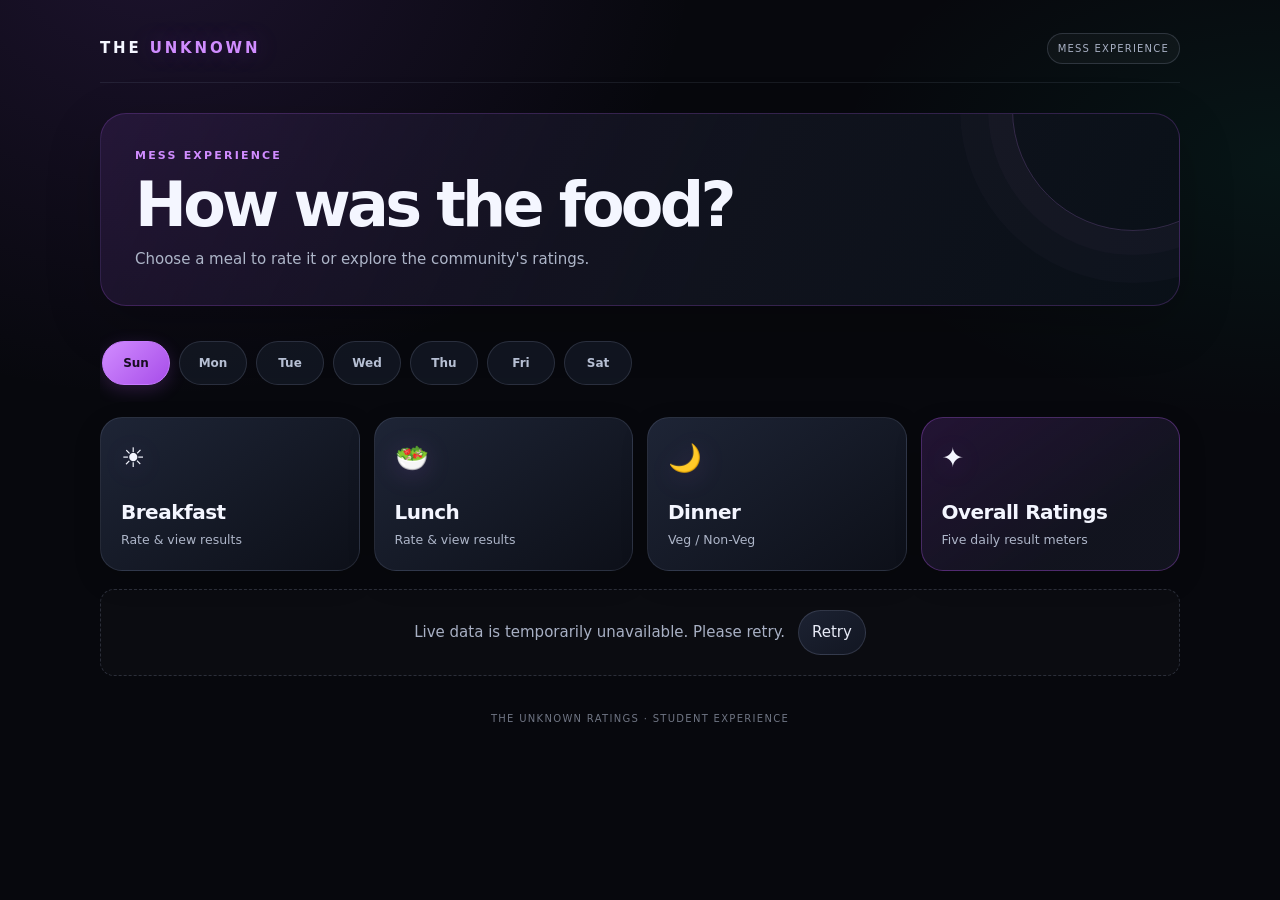
==== preview/index.html @ bc7eae41 "Refresh app cache for Overall data readiness fix" ====
<!doctype html>
<html lang="en">
<head>
<meta charset="utf-8"><meta name="viewport" content="width=device-width,initial-scale=1,viewport-fit=cover"><meta name="color-scheme" content="dark">
<meta name="theme-color" content="#10121b">
<title>The Unknown Ratings — V2</title>
<link rel="stylesheet" href="styles.css?v=3.1.4"></head>
<body><div class="shell"><header><div class="brand">THE <span>UNKNOWN</span></div><div class="tag">MESS EXPERIENCE</div></header><main id="app"></main><div class="footer">THE UNKNOWN RATINGS · STUDENT EXPERIENCE</div></div>
<script src="app.js?v=3.1.8"></script></body></html>
---- preview/styles.css ----
:root{--bg:#080808;--surface:#101010;--surface2:#1c1c1c;--line:#292929;--ink:#f5f5f5;--muted:#b7b7b7;--accent:#b83ff2;--blue:#00c995;--green:#00c995;--purple:#b83ff2;--r:22px}
*{box-sizing:border-box}
html{scrollbar-color:#34343b #090909;scrollbar-width:thin}
html::-webkit-scrollbar{width:8px;height:8px}
html::-webkit-scrollbar-track{background:#090909}
html::-webkit-scrollbar-thumb{background:#34343b;border:2px solid #090909;border-radius:10px}
html::-webkit-scrollbar-thumb:hover{background:#55515f}
body{margin:0;background:var(--bg);color:var(--ink);font:15px/1.5 Inter,system-ui,-apple-system,"Segoe UI",sans-serif;transition:background .3s}
body.cosmic,body.aurora{--bg:#080808;--surface:#101010;--surface2:#1c1c1c;--line:#292929;--accent:#b83ff2}
button,input,select,textarea{font:inherit}button{cursor:pointer;color:inherit}
.shell{width:min(100% - 28px,960px);margin:auto;padding:20px 0 50px}
header{display:flex;justify-content:space-between;align-items:center;margin-bottom:34px}
.brand{font-weight:900;letter-spacing:.16em}.brand span{color:var(--accent)}.tag{font-size:10px;letter-spacing:.12em;color:var(--muted);border:1px solid var(--line);padding:7px 10px;border-radius:30px}
.kicker{font-size:11px;letter-spacing:.17em;color:var(--accent);font-weight:850;text-transform:uppercase}
h1{font-size:clamp(35px,7vw,55px);line-height:1.02;letter-spacing:-.055em;margin:9px 0 12px}h2{font-size:22px;letter-spacing:-.03em;margin:0 0 5px}h3{margin:0;font-size:17px}
p{margin:0;color:var(--muted);line-height:1.6}.hero{margin-bottom:24px}
.days{display:flex;gap:8px;overflow-x:auto;overflow-y:hidden;padding:12px 1px 17px;margin-bottom:15px;scrollbar-width:none;-ms-overflow-style:none;overscroll-behavior-x:contain;scroll-behavior:smooth;touch-action:pan-x}.days::-webkit-scrollbar{display:none;width:0;height:0}
.day{flex:0 0 auto;border:1px solid var(--line);background:var(--surface);color:var(--muted);padding:10px 16px;border-radius:30px;font-size:12px}
.day.active{background:var(--accent);border-color:var(--accent);color:#171923;font-weight:850}
.grid{display:grid;grid-template-columns:repeat(2,minmax(0,1fr));gap:13px}
.tile{min-height:150px;padding:19px;text-align:left;border:1px solid var(--line);border-radius:var(--r);background:linear-gradient(145deg,var(--surface2),var(--surface));display:flex;flex-direction:column;justify-content:space-between;transition:transform .22s,border-color .22s;animation:enter .35s both}
.tile:hover{transform:translateY(-3px);border-color:var(--accent)}.tile .emoji{font-size:27px}.tile strong{font-size:20px}.tile small{display:block;color:var(--muted);margin-top:4px}
.tile.results{grid-column:auto;min-height:132px;flex-direction:column;align-items:flex-start;justify-content:space-between;gap:10px;background:linear-gradient(145deg,rgba(184,63,242,.20),var(--surface) 78%)}.tile.results .emoji{font-size:27px}.tile.results strong{display:block}
.panel{background:var(--surface);border:1px solid var(--line);border-radius:var(--r);padding:19px;margin:14px 0;animation:enter .3s both}
.row{display:flex;justify-content:space-between;align-items:center;gap:12px}
.back{display:inline-flex;align-items:center;gap:9px;min-height:42px;margin:0 0 18px;padding:8px 15px;border:1px solid #303039;border-radius:14px;background:linear-gradient(145deg,#19191f,#101014);color:#dedee5;font-weight:700;letter-spacing:.01em;box-shadow:0 5px 16px rgba(0,0,0,.22);transition:background .18s,border-color .18s,transform .18s}
.back:hover{color:#fff;border-color:var(--accent);background:#1b1720;transform:translateX(-2px)}
.edit-saved{border-color:rgba(0,201,149,.28);background:linear-gradient(145deg,rgba(0,201,149,.07),var(--surface) 60%)}
.edit-trigger{margin-top:15px;font-weight:750;padding:11px 17px}
#votePanel[hidden]{display:none}
.pill{border:1px solid var(--line);border-radius:30px;padding:6px 10px;color:var(--muted);font-size:10px;white-space:nowrap}
.choicegrid{display:grid;grid-template-columns:repeat(2,1fr);gap:12px}.choice{background:var(--surface);border:1px solid var(--line);border-radius:19px;text-align:left;padding:22px;min-height:135px;transition:.2s}.choice:hover{border-color:var(--accent);transform:translateY(-3px)}.choice span{display:block;font-size:28px;margin-bottom:15px}.choice small{display:block;color:var(--muted);margin-top:4px}
.meter-layout{display:grid;grid-template-columns:minmax(0,1.15fr) minmax(170px,.85fr);gap:clamp(14px,3vw,28px);align-items:center;margin-top:18px;padding:18px;background:#050505;border:1px solid #252525;border-radius:20px}
.meter{text-align:center;min-width:0;display:flex;flex-direction:column;align-items:center;justify-content:center}
.gauge{display:block;width:min(100%,370px);height:auto;overflow:visible;filter:drop-shadow(0 5px 16px rgba(0,0,0,.35))}
.number{font-size:34px;font-weight:850;fill:#fff;letter-spacing:-.04em}
.glabel{font-size:9px;font-weight:750;letter-spacing:.13em;fill:#aaa}
.votes{font-size:12px;color:#c4c4c4;margin-top:-2px;letter-spacing:.02em;font-variant-numeric:tabular-nums}
.legend{display:grid;gap:8px;width:100%;max-width:260px}
.legendline{display:grid;grid-template-columns:11px minmax(0,1fr) auto;gap:10px;align-items:center;font-size:12px;padding:9px 11px;border:1px solid #242424;background:#0c0c0c;border-radius:11px;color:#e8e8e8}
.legendline b{font-variant-numeric:tabular-nums;color:#fff;background:#202020;padding:3px 8px;border-radius:20px;min-width:43px;text-align:center}
.dot{width:10px;height:10px;border-radius:50%;box-shadow:0 0 10px currentColor}
.meter-track{stroke:#252525!important}
.meter-segment{filter:none;transition:stroke-dasharray .7s cubic-bezier(.22,.8,.25,1),stroke-dashoffset .7s cubic-bezier(.22,.8,.25,1),opacity .25s ease}
.rating{border-top:1px solid var(--line);padding:16px 0}.rating:first-of-type{border-top:0}.rating-buttons{display:grid;grid-template-columns:repeat(4,minmax(0,1fr));gap:6px;margin-top:10px}
.rate{background:#080808;border:1px solid var(--line);border-radius:11px;color:var(--muted);padding:9px 2px;font-size:10px;min-height:49px;transition:transform .15s,background .15s,border-color .15s}.rate[data-v="1"]{--rate-color:#F45F82}.rate[data-v="2"]{--rate-color:#FFBE00}.rate[data-v="3"]{--rate-color:#00C995}.rate[data-v="4"]{--rate-color:#B83FF2}.rate.selected{background:var(--rate-color);color:#101014;border-color:var(--rate-color);font-weight:850;transform:scale(1.02)}
.primary{border:0;border-radius:30px;padding:12px 20px;background:var(--accent);color:#171923;font-weight:850}.primary:disabled{opacity:.4;cursor:not-allowed}.secondary{border:1px solid var(--line);background:var(--surface2);border-radius:30px;padding:9px 13px}
textarea,.field{width:100%;background:#080808;border:1px solid var(--line);color:var(--ink);border-radius:12px;padding:11px}
.admin-grid{display:grid;grid-template-columns:repeat(2,1fr);gap:12px}.adminbox{background:var(--bg);border:1px solid var(--line);border-radius:15px;padding:14px}.adminbox label{display:block;color:var(--muted);font-size:12px;margin:9px 0 4px}
.notice{font-size:11px;color:var(--muted);line-height:1.5}.review-box{margin-top:15px}.review-box h3{margin-bottom:10px}.review-box textarea{display:block;min-height:112px;resize:vertical}.review-meta{display:flex;justify-content:space-between;margin-top:6px}.mini-grid{display:grid;grid-template-columns:repeat(2,1fr);gap:10px}.mini{background:var(--surface2);border:1px solid var(--line);border-radius:14px;padding:13px}.mini b{display:block;font-size:18px}.mini span{font-size:11px;color:var(--muted)}
.empty{border:1px dashed var(--line);border-radius:14px;padding:20px;text-align:center;color:var(--muted)}
.footer{text-align:center;color:var(--muted);opacity:.55;font-size:10px;letter-spacing:.13em;margin-top:35px}
@keyframes enter{from{opacity:0;transform:translateY(9px)}to{opacity:1;transform:translateY(0)}}
@media(max-width:650px){.shell{width:calc(100% - 22px)}.grid{gap:9px}.tile{min-height:132px;padding:15px}.tile strong{font-size:18px}.panel{padding:15px}.meter-layout{grid-template-columns:1fr}.legend{max-width:390px;width:100%;margin:0 auto}.admin-grid{grid-template-columns:1fr}.rate{font-size:9px}.tile.results{min-height:132px}}
@media(prefers-reduced-motion:reduce){*,*::before,*::after{animation:none!important;transition:none!important}}

/* Cross-device layout and orientation support */
html{min-height:100%;-webkit-text-size-adjust:100%;text-size-adjust:100%;scroll-behavior:smooth}
body{min-height:100vh;min-height:100dvh;overflow-x:hidden}
.shell{width:min(100% - 32px,1120px);padding-top:max(18px,env(safe-area-inset-top));padding-bottom:max(38px,env(safe-area-inset-bottom))}
button,a,input,select,textarea{touch-action:manipulation}
button{min-height:42px}
input,select,textarea{font-size:16px;max-width:100%}
img,svg,canvas{max-width:100%;height:auto}
.grid{grid-template-columns:repeat(2,minmax(0,1fr))}
.meter-layout{grid-template-columns:minmax(0,1.2fr) minmax(190px,.8fr)}
.connection-warning{margin-top:18px;line-height:1.7}
.connection-warning button{margin-left:8px}
.live-note{margin-top:18px;text-align:center}
@media(min-width:900px){
 .grid{grid-template-columns:repeat(4,minmax(0,1fr))}
 .tile{min-height:175px}
}
@media(max-width:700px){
 .shell{width:calc(100% - 24px)}
 .meter-layout{grid-template-columns:minmax(0,1fr)}
 .legend{max-width:420px}
 .row{flex-wrap:wrap}
 .rating-buttons{grid-template-columns:repeat(2,minmax(0,1fr))}
 .rate{font-size:13px;min-height:48px;padding:10px 6px}
}
@media(orientation:landscape) and (max-height:560px) and (min-width:560px){
 .shell{width:min(100% - 40px,1180px);padding-top:12px;padding-bottom:24px}
 header{margin-bottom:18px}
 .hero{margin-bottom:14px}
 h1{font-size:clamp(30px,5vw,46px)}
 .grid{grid-template-columns:repeat(4,minmax(0,1fr))}
 .tile,.tile.results{min-height:116px;padding:14px}
 .meter-layout{grid-template-columns:minmax(0,1.3fr) minmax(180px,.7fr);gap:16px}
 .panel{padding:15px}
}
@media(max-width:420px){
 .shell{width:calc(100% - 20px)}
 .brand{font-size:14px}
 .tag{font-size:9px}
 .grid{gap:8px}
 .tile{min-height:122px;padding:12px}
 .tile strong{font-size:16px}
 .day{padding:9px 12px}
}
@supports(padding:max(0px)){
 .shell{padding-left:env(safe-area-inset-left);padding-right:env(safe-area-inset-right)}
}

/* Performance: avoid repaint-heavy entrance effects on every view update. */
.tile,.panel{animation:none!important}
html{scroll-behavior:auto}
@media(hover:none){
 .tile:hover,.choice:hover,.back:hover{transform:none}
}
@media(orientation:landscape) and (max-height:560px){
 .shell{padding-top:10px;padding-bottom:18px}
 header{margin-bottom:16px}
 .panel{margin:9px 0;padding:13px}
 .meter-layout{gap:12px;padding:13px}
}

/* Meter-only updates: subtle transition without repainting the page. */
#liveMeter{transition:opacity .18s ease,transform .18s ease}
#liveMeter.meter-updating{opacity:.55;transform:translateY(2px) scale(.995)}
#liveMeter .meter-segment{transition:opacity .24s ease,stroke-width .24s ease}
@media(prefers-reduced-motion:reduce){#liveMeter,#liveMeter .meter-segment{transition:none!important}}

/* Animate semicircle segments in place without replacing the SVG. */
#liveMeter .meter-segment{transition:stroke-dasharray .55s cubic-bezier(.2,.75,.25,1),stroke-dashoffset .55s cubic-bezier(.2,.75,.25,1),opacity .3s ease}
#liveMeter .number{transition:fill .25s ease}
@media(prefers-reduced-motion:reduce){#liveMeter .meter-segment,#liveMeter .number{transition:none!important}}

.week-nav{display:flex;align-items:center;justify-content:center;gap:12px;margin:18px 0 10px;color:var(--muted);font-size:13px}.week-nav strong{font-variant-numeric:tabular-nums;color:var(--ink);font-weight:700}.week-shift,.week-today{border:1px solid var(--line);border-radius:999px;background:var(--surface2);color:var(--ink);min-width:36px;min-height:34px;padding:5px 11px}.week-today{font-size:11px}.days .day{display:flex;flex-direction:column;gap:4px;align-items:center;justify-content:center;min-width:68px}.days .day small{font-size:10px;opacity:.75}@media(max-width:420px){.week-nav{gap:7px}.days{gap:5px}.days .day{min-width:0;flex:1;padding:9px 2px;font-size:11px}.days .day small{font-size:9px}}@media(prefers-reduced-motion:reduce){.meter-segment{transition:none}}

/* Overall ratings: clearer hierarchy and responsive result cards */
.results-summary{display:flex;align-items:center;gap:5px;margin:2px 0 14px;color:var(--muted);font-size:13px}
.results-day{color:var(--ink);font-weight:800}
.results-grid{display:grid;grid-template-columns:repeat(2,minmax(0,1fr));gap:14px;align-items:stretch}
.result-card{margin:0;min-width:0;padding:18px;background:linear-gradient(155deg,#15121a,#0d0d0f 72%);border-color:#302638;box-shadow:0 10px 28px rgba(0,0,0,.18)}
.result-card:first-child{grid-column:1/-1;border-color:rgba(184,63,242,.45);background:linear-gradient(145deg,rgba(184,63,242,.13),#101010 62%)}
.result-heading{display:flex;justify-content:space-between;align-items:flex-start;gap:10px;min-height:48px}
.result-heading h2{font-size:18px;line-height:1.2}
.result-heading p{font-size:12px;margin-top:5px}
.result-card .meter-layout{margin-top:12px;padding:12px;gap:12px;grid-template-columns:minmax(0,1fr)}
.result-card .gauge{width:min(100%,330px)}
.result-card .legend{max-width:none}
.result-card .legendline{padding:8px 10px}
.results-warning{margin:12px 0;border-color:rgba(255,190,0,.35);color:#f3d58a}
@media(min-width:850px){
 .results-grid{grid-template-columns:repeat(2,minmax(0,1fr));gap:16px}
 .result-card:first-child .meter-layout{grid-template-columns:minmax(0,1.1fr) minmax(190px,.9fr)}
 .result-card:not(:first-child) .meter-layout{grid-template-columns:minmax(0,1fr)}
}
@media(max-width:600px){
 .results-grid{grid-template-columns:1fr;gap:11px}
 .result-card:first-child{grid-column:auto}
 .result-card{padding:14px}
 .result-heading{min-height:0}
 .result-card .meter-layout{padding:10px}
}

/* Visual refinement pass: richer surfaces, clearer hierarchy, and fast interactions */
:root{--bg:#07080d;--surface:#10131c;--surface2:#171c29;--line:#293044;--ink:#f4f6ff;--muted:#a8b0c4;--accent:#b75cf5;--r:22px}
body{background:radial-gradient(ellipse at 12% -8%,rgba(117,62,178,.20),transparent 34rem),radial-gradient(ellipse at 100% 18%,rgba(0,201,149,.07),transparent 28rem),var(--bg);color:var(--ink)}
.shell{width:min(100% - 32px,1080px)}
header{padding:15px 0 18px;margin-bottom:30px;border-bottom:1px solid rgba(150,160,190,.12)}
.brand{font-size:15px;letter-spacing:.19em}.brand span{color:#d08cff;text-shadow:0 0 24px rgba(183,92,245,.28)}
.tag{background:rgba(255,255,255,.035);border-color:rgba(170,180,210,.2)}
h1{max-width:850px;font-size:clamp(36px,6.6vw,62px);line-height:.99;letter-spacing:-.06em}
h2{color:#f4f5ff}p{color:#aeb6c9}.kicker{color:#d08cff;letter-spacing:.2em}
.hero{position:relative;isolation:isolate;overflow:hidden;padding:clamp(20px,4vw,34px);margin:0 0 22px;border:1px solid rgba(183,92,245,.22);border-radius:26px;background:linear-gradient(115deg,rgba(91,49,132,.24),rgba(17,20,31,.94) 58%,rgba(10,17,25,.96));box-shadow:0 18px 55px rgba(0,0,0,.2)}
.hero:after{content:"";position:absolute;z-index:-1;width:240px;height:240px;right:-75px;top:-125px;border-radius:50%;border:1px solid rgba(208,140,255,.2);box-shadow:0 0 0 24px rgba(208,140,255,.025),0 0 0 52px rgba(208,140,255,.02)}
.days{gap:9px;padding:13px 2px 17px}
.day{min-width:64px;min-height:44px;padding:10px 15px;border-color:rgba(160,170,200,.18);background:rgba(19,23,35,.88);color:#b6bfd3;font-weight:700;transition:background .16s,border-color .16s,color .16s}
.day:hover{border-color:rgba(208,140,255,.65);color:#fff}
.day.active{background:linear-gradient(135deg,#d18cff,#a74de9);border-color:#c77aff;color:#170d20;box-shadow:0 5px 18px rgba(183,92,245,.2)}
.grid{gap:14px}
.tile{min-height:154px;padding:20px;border-color:rgba(150,160,190,.17);background:linear-gradient(145deg,rgba(31,38,56,.96),rgba(13,16,25,.98));box-shadow:0 10px 28px rgba(0,0,0,.15)}
.tile .emoji{filter:drop-shadow(0 4px 12px rgba(183,92,245,.18))}.tile strong{letter-spacing:-.025em}.tile small{color:#aeb6c9}
.tile.results{border-color:rgba(183,92,245,.32);background:linear-gradient(145deg,rgba(101,48,143,.30),rgba(18,20,31,.98) 72%)}
.panel{background:linear-gradient(155deg,rgba(20,24,36,.98),rgba(13,16,25,.98));border-color:rgba(150,160,190,.16);box-shadow:0 12px 34px rgba(0,0,0,.16)}
.back,.secondary{background:linear-gradient(145deg,#1c2232,#121622);border-color:rgba(160,170,200,.2);color:#e8ebf7}
.primary{background:linear-gradient(135deg,#d18cff,#a94de9);color:#170d20;box-shadow:0 7px 20px rgba(183,92,245,.18)}
button:focus-visible,input:focus-visible,select:focus-visible,textarea:focus-visible{outline:2px solid #d18cff;outline-offset:3px}
.rate{background:#0c1019;border-color:rgba(160,170,200,.2);color:#c1c8d8}
.rate.selected{box-shadow:0 0 0 2px rgba(255,255,255,.16),0 5px 16px rgba(0,0,0,.22)}
textarea,.field{background:#0b0f18;border-color:rgba(160,170,200,.22);color:#f4f6ff}
.meter-layout{background:linear-gradient(145deg,#080b12,#0d111b);border-color:rgba(160,170,200,.14);box-shadow:inset 0 1px rgba(255,255,255,.025)}
.meter-track{stroke:#252c3b!important}.meter-segment{transition:opacity .2s ease}
.result-card{background:linear-gradient(155deg,rgba(23,25,39,.98),rgba(12,15,23,.98));border-color:rgba(150,160,190,.17);box-shadow:0 12px 34px rgba(0,0,0,.2)}
.result-card:first-child{border-color:rgba(183,92,245,.42);background:linear-gradient(145deg,rgba(84,43,117,.23),rgba(15,18,28,.98) 65%)}
.result-heading h2{letter-spacing:-.035em}.result-heading .pill{background:rgba(255,255,255,.04);color:#c5cbe0}
.results-status{min-height:0;margin:0 0 10px;color:#f0cc78;font-size:12px}.results-status:empty{display:none}
.empty{background:rgba(255,255,255,.018);border-color:rgba(160,170,200,.22)}.footer{opacity:.65}
@media(hover:hover){.tile:hover,.choice:hover{transform:translateY(-3px);border-color:rgba(208,140,255,.52);box-shadow:0 16px 34px rgba(0,0,0,.25)}.primary:hover{filter:brightness(1.07)}.secondary:hover,.back:hover{border-color:rgba(208,140,255,.5)}}
@media(max-width:700px){header{margin-bottom:23px}.hero{padding:22px 18px;border-radius:22px}.tile{min-height:135px}.result-card .meter-layout{gap:8px}.result-heading h2{font-size:17px}}
@media(prefers-reduced-motion:reduce){.meter-segment,.day,.tile,.choice,.primary,.secondary,.back{transition:none!important}}

/* SVG meter labels ease with the animated segment geometry. */
.number{transition:fill .25s ease}

/* Lightweight motion polish for Overall Ratings */
@keyframes resultsCardIn{
 from{opacity:0;transform:translate3d(0,13px,0) scale(.985);filter:blur(3px)}
 to{opacity:1;transform:translate3d(0,0,0) scale(1);filter:blur(0)}
}
.results-grid .result-card{animation:resultsCardIn .42s cubic-bezier(.2,.75,.25,1) both;transition:transform .22s ease,border-color .22s ease,box-shadow .22s ease}
.results-grid .result-card:nth-child(1){animation-delay:0ms}
.results-grid .result-card:nth-child(2){animation-delay:45ms}
.results-grid .result-card:nth-child(3){animation-delay:90ms}
.results-grid .result-card:nth-child(4){animation-delay:135ms}
.results-grid .result-card:nth-child(5){animation-delay:180ms}
.results-grid .result-card .meter-layout{transition:background .24s ease,border-color .24s ease,box-shadow .24s ease}
.results-grid .result-card .pill{transition:background .2s ease,color .2s ease}
.results-grid .result-card .legendline{transition:background .18s ease,transform .18s ease}
.results-grid .result-card .legendline b{font-variant-numeric:tabular-nums;transition:color .2s ease}
.results-grid .result-card .number{font-variant-numeric:tabular-nums}
@media(hover:hover){
 .results-grid .result-card:hover{transform:translateY(-3px);border-color:rgba(208,140,255,.45);box-shadow:0 17px 38px rgba(0,0,0,.27)}
 .results-grid .result-card:hover .legendline{background:rgba(255,255,255,.025)}
}
@media(prefers-reduced-motion:reduce){
 .results-grid .result-card{animation:none!important;transition:none!important}
 .results-grid .result-card *{scroll-behavior:auto!important;transition:none!important}
}

/* Apply entrance motion despite the legacy panel animation reset. */
@keyframes appSectionIn{
 from{opacity:0;transform:translate3d(0,10px,0)}
 to{opacity:1;transform:translate3d(0,0,0)}
}
#app>.hero,#app>.days,#app>.grid,#app>.choicegrid,#app>.panel,#app>.results-summary,#app>.results-grid,#app>.notice,#app>.empty{
 animation:appSectionIn .34s cubic-bezier(.2,.75,.25,1) both!important;
}
#app>.days{animation-delay:25ms!important}
#app>.grid,#app>.choicegrid{animation-delay:55ms!important}
#app>.results-summary{animation-delay:45ms!important}
#app>.results-grid{animation-delay:65ms!important}
.results-grid .result-card{animation:resultsCardIn .42s cubic-bezier(.2,.75,.25,1) both!important}
.results-grid .result-card:nth-child(1){animation-delay:65ms!important}
.results-grid .result-card:nth-child(2){animation-delay:105ms!important}
.results-grid .result-card:nth-child(3){animation-delay:145ms!important}
.results-grid .result-card:nth-child(4){animation-delay:185ms!important}
.results-grid .result-card:nth-child(5){animation-delay:225ms!important}
@media(prefers-reduced-motion:reduce){
 #app>.hero,#app>.days,#app>.grid,#app>.choicegrid,#app>.panel,#app>.results-summary,#app>.results-grid,#app>.notice,#app>.empty,
 .results-grid .result-card{animation:none!important}
}


/* Site-wide motion system: short, GPU-friendly transitions and restrained entrance motion. */
:root{--motion-fast:150ms;--motion-base:220ms;--motion-enter:360ms;--motion-ease:cubic-bezier(.2,.75,.25,1)}
#app{animation:appFadeIn 180ms ease-out both}
@keyframes appFadeIn{from{opacity:.72}to{opacity:1}}
#app .panel,#app .tile,#app .choice,#app .notice,#app .empty{
 transition:background var(--motion-base) var(--motion-ease),border-color var(--motion-base) var(--motion-ease),box-shadow var(--motion-base) var(--motion-ease),transform var(--motion-base) var(--motion-ease),opacity var(--motion-base) ease;
}
#app button{
 -webkit-tap-highlight-color:transparent;
 touch-action:manipulation;
 transition:background-color var(--motion-fast) ease,border-color var(--motion-fast) ease,color var(--motion-fast) ease,box-shadow var(--motion-fast) ease,transform var(--motion-fast) var(--motion-ease),filter var(--motion-fast) ease;
}
#app button:active:not(:disabled){transform:scale(.975)}
#app button:disabled{cursor:wait;filter:saturate(.7);opacity:.72}
#app .rate{transition:transform var(--motion-fast) var(--motion-ease),background var(--motion-fast) ease,border-color var(--motion-fast) ease,box-shadow var(--motion-fast) ease,color var(--motion-fast) ease}
#app .rate.selected{transform:translateY(-2px) scale(1.015)}
#app .primary:not(:disabled){box-shadow:0 7px 22px rgba(183,92,245,.2)}
#app .primary:not(:disabled):active{box-shadow:0 2px 9px rgba(183,92,245,.16)}
#app input,#app textarea,#app select{transition:border-color var(--motion-fast) ease,box-shadow var(--motion-fast) ease,background var(--motion-fast) ease}
#app input:focus,#app textarea:focus,#app select:focus{box-shadow:0 0 0 3px rgba(183,92,245,.13)}
@media(hover:hover){
 #app .tile:hover,#app .choice:hover{transform:translateY(-3px)}
 #app .panel:hover{border-color:rgba(160,170,200,.24)}
}
@media(prefers-reduced-motion:reduce){
 #app{animation:none!important}
 #app *,#app *::before,#app *::after{animation-duration:.01ms!important;animation-iteration-count:1!important;scroll-behavior:auto!important;transition-duration:.01ms!important}
}
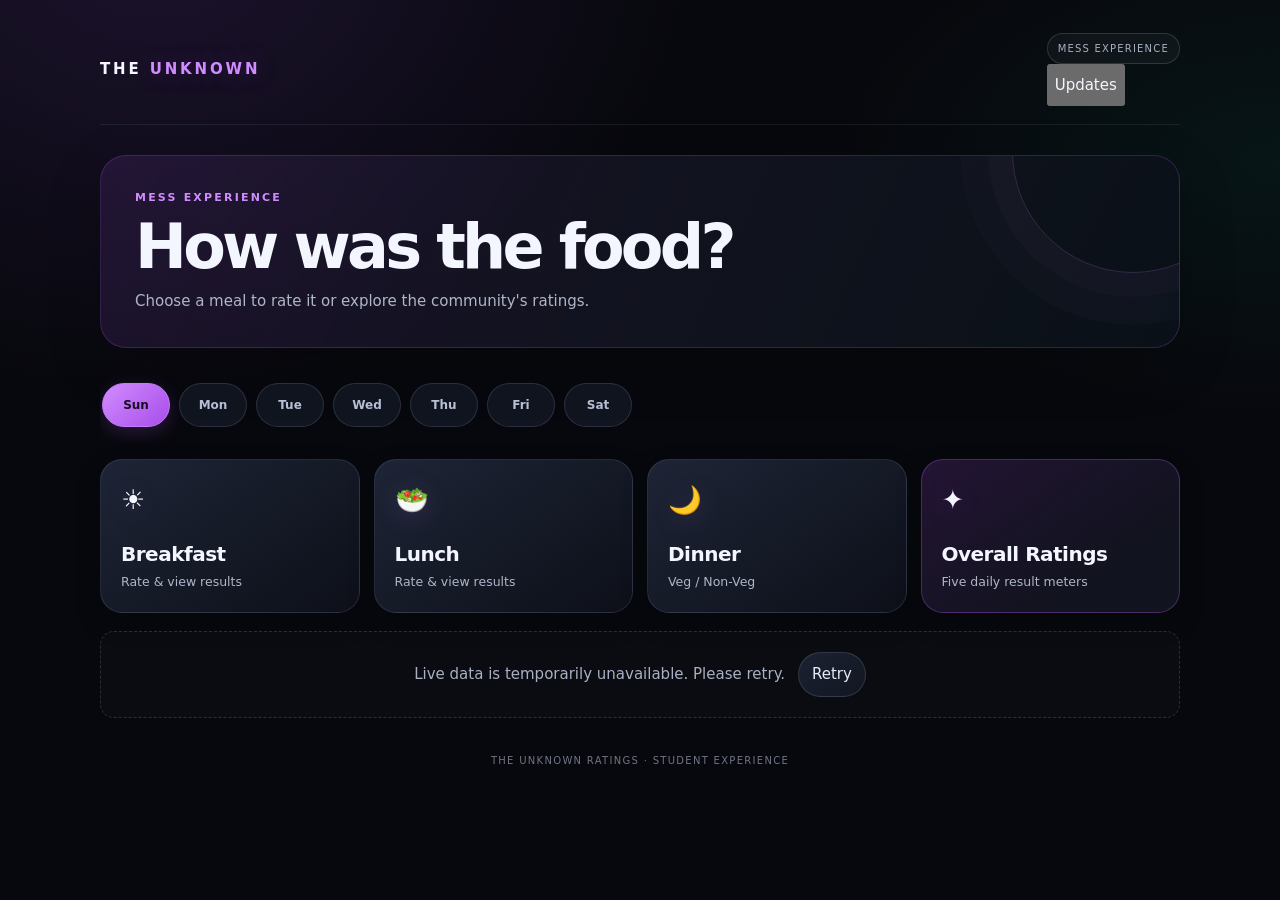
==== commit d5fdf4eb: "Add site-wide notification centre" ====
--- a/preview/index.html
+++ b/preview/index.html
@@ -4,6 +4,6 @@
 <meta charset="utf-8"><meta name="viewport" content="width=device-width,initial-scale=1,viewport-fit=cover"><meta name="color-scheme" content="dark">
 <meta name="theme-color" content="#10121b">
 <title>The Unknown Ratings — V2</title>
-<link rel="stylesheet" href="styles.css?v=3.1.4"></head>
-<body><div class="shell"><header><div class="brand">THE <span>UNKNOWN</span></div><div class="tag">MESS EXPERIENCE</div></header><main id="app"></main><div class="footer">THE UNKNOWN RATINGS · STUDENT EXPERIENCE</div></div>
-<script src="app.js?v=3.1.8"></script></body></html>+<link rel="stylesheet" href="styles.css?v=3.2.0"></head>
+<body><div class="shell"><header><div class="brand">THE <span>UNKNOWN</span></div><div class="header-tools"><div class="tag">MESS EXPERIENCE</div><button class="message-bell" id="messageBell" type="button" aria-label="Open notifications">Updates <b id="messageUnread" hidden>0</b></button></div></header><div class="message-center" id="messageCenter" hidden></div><main id="app"></main><div class="footer">THE UNKNOWN RATINGS · STUDENT EXPERIENCE</div></div>
+<script src="app.js?v=3.2.0"></script></body></html>
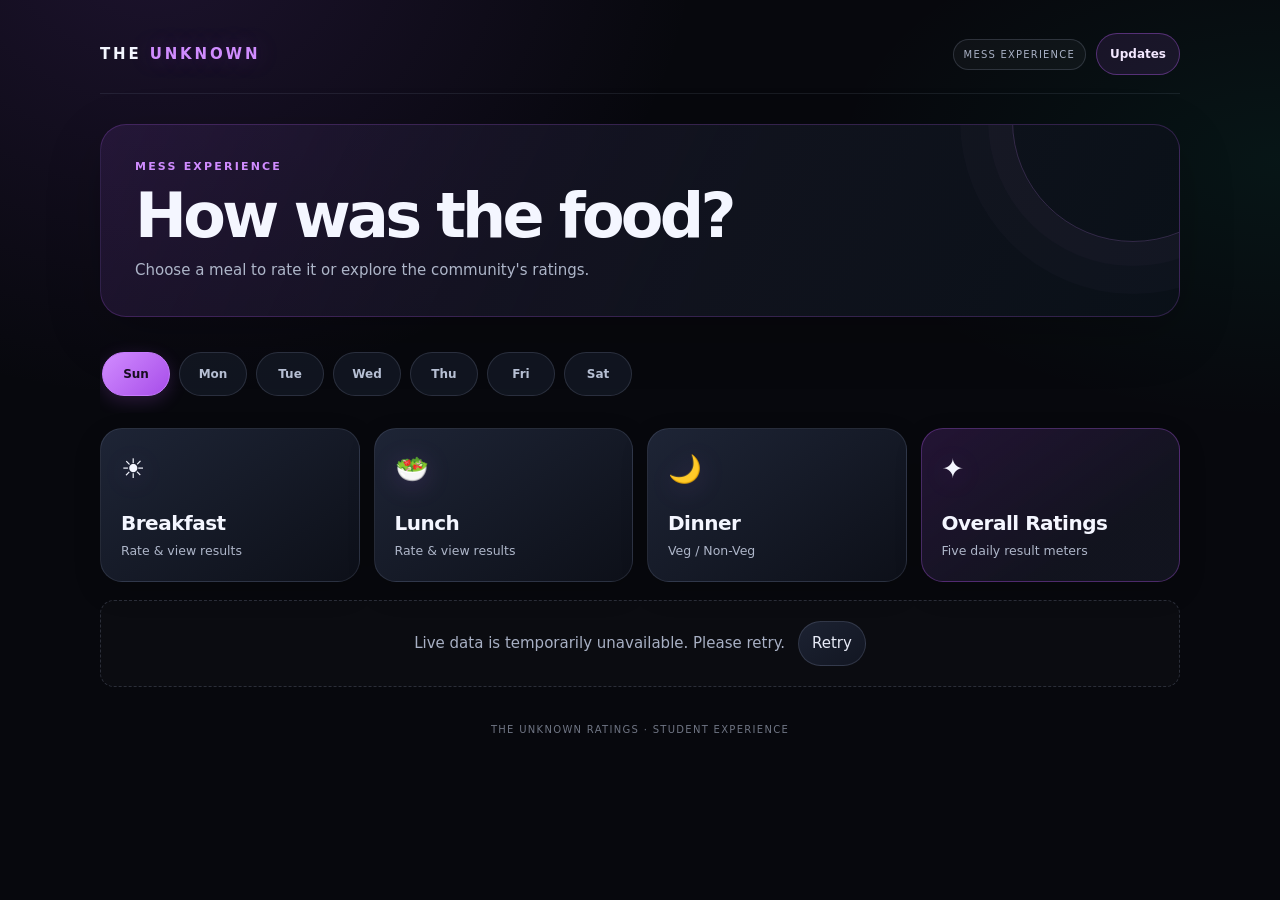
==== commit 277ea4da: "Refresh Admin Studio asset version" ====
--- a/preview/index.html
+++ b/preview/index.html
@@ -6,4 +6,4 @@
 <title>The Unknown Ratings — V2</title>
 <link rel="stylesheet" href="styles.css?v=3.2.0"></head>
 <body><div class="shell"><header><div class="brand">THE <span>UNKNOWN</span></div><div class="header-tools"><div class="tag">MESS EXPERIENCE</div><button class="message-bell" id="messageBell" type="button" aria-label="Open notifications">Updates <b id="messageUnread" hidden>0</b></button></div></header><div class="message-center" id="messageCenter" hidden></div><main id="app"></main><div class="footer">THE UNKNOWN RATINGS · STUDENT EXPERIENCE</div></div>
-<script src="app.js?v=3.2.0"></script></body></html>+<script src="app.js?v=3.2.1"></script></body></html>
--- a/preview/styles.css
+++ b/preview/styles.css
@@ -272,3 +272,50 @@
  #app{animation:none!important}
  #app *,#app *::before,#app *::after{animation-duration:.01ms!important;animation-iteration-count:1!important;scroll-behavior:auto!important;transition-duration:.01ms!important}
 }
+
+
+/* Admin Studio 3.2: responsive management workspace */
+.header-tools{display:flex;align-items:center;gap:10px}
+.message-bell{position:relative;display:inline-flex;align-items:center;gap:8px;border:1px solid rgba(183,92,245,.38);border-radius:999px;background:rgba(183,92,245,.10);color:#f3e8ff;padding:8px 13px;font-size:12px;font-weight:750}
+.message-bell b{display:inline-grid;place-items:center;min-width:19px;height:19px;padding:0 5px;border-radius:20px;background:#d18cff;color:#170d20;font-size:10px}
+.message-bell b[hidden]{display:none}
+.message-center{position:relative;z-index:20;margin:-14px 0 20px auto;width:min(100%,560px);max-height:min(70vh,620px);overflow:auto;border:1px solid rgba(183,92,245,.32);border-radius:18px;background:linear-gradient(150deg,#171a28,#0b0e16);box-shadow:0 18px 50px rgba(0,0,0,.45);padding:14px}
+.message-center[hidden]{display:none}
+.message-center-head,.message-item-top,.message-history-head{display:flex;align-items:center;justify-content:space-between;gap:10px}
+.message-center-head strong{font-size:16px}.message-center-head p{font-size:11px;margin-top:3px}
+.message-center-actions{display:flex;gap:6px}.message-center-actions button{font-size:11px;padding:7px 10px}
+.message-list{display:grid;gap:9px;margin-top:12px}
+.message-item{padding:13px;border:1px solid rgba(160,170,200,.15);border-radius:13px;background:rgba(255,255,255,.025)}
+.message-item.unread{border-color:rgba(183,92,245,.48);background:rgba(183,92,245,.07)}
+.message-item-top{font-size:10px;color:#9ca7bf}.message-type{font-weight:800;letter-spacing:.08em;text-transform:uppercase;color:#d8a8ff}
+.message-item h3{font-size:15px;margin:7px 0 4px}.message-item p{font-size:13px;line-height:1.55;white-space:pre-wrap;overflow-wrap:anywhere}
+.text-action{margin-top:8px;border:0;background:none;color:#d7a1ff;padding:4px 0;font-size:11px;font-weight:750}
+.read-label{display:inline-block;margin-top:8px;font-size:10px;color:#77819a}
+.announcement{margin:0 0 18px;padding:17px 19px;border:1px solid rgba(183,92,245,.38);border-radius:18px;background:linear-gradient(120deg,rgba(100,47,140,.22),rgba(14,18,28,.96));box-shadow:0 12px 30px rgba(0,0,0,.18)}
+.announcement.urgent{border-color:rgba(255,112,112,.55);background:linear-gradient(120deg,rgba(130,42,55,.23),rgba(14,18,28,.96))}
+.announcement-meta{display:flex;gap:7px;flex-wrap:wrap;margin-bottom:7px}.announcement-meta span{font-size:9px;font-weight:850;letter-spacing:.12em;color:#d8a8ff}.announcement.urgent .announcement-meta span{color:#ff9c9c}
+.announcement h2{font-size:19px;margin-bottom:5px}.announcement p{white-space:pre-wrap;overflow-wrap:anywhere;line-height:1.55;font-size:13px}
+.admin-top{align-items:flex-start}.admin-top p{margin-top:7px}
+.admin-nav{position:sticky;top:6px;z-index:5;display:flex;gap:7px;overflow-x:auto;padding:8px;margin:0 0 14px;border:1px solid rgba(160,170,200,.15);border-radius:14px;background:rgba(9,12,20,.94);backdrop-filter:blur(12px)}
+.admin-nav a{flex:0 0 auto;padding:8px 11px;border-radius:20px;background:#171c29;color:#d8dced;text-decoration:none;font-size:11px;font-weight:750}
+.admin-section{scroll-margin-top:75px}
+.admin-stats{display:grid;grid-template-columns:repeat(4,minmax(0,1fr));gap:10px;margin-top:14px}
+.admin-stat{padding:14px;border:1px solid rgba(160,170,200,.15);border-radius:14px;background:rgba(255,255,255,.025)}
+.admin-stat span{display:block;color:#a8b0c4;font-size:11px}.admin-stat strong{display:block;margin-top:7px;font-size:24px;font-variant-numeric:tabular-nums}
+.admin-day{padding:15px}.admin-day h2{margin-bottom:12px}
+.adminbox .checkline{display:flex;align-items:center;gap:8px;margin:10px 0}.checkline input{width:17px;height:17px;accent-color:#bd71f1}
+.admin-list{display:grid;gap:8px;margin-top:14px}
+.admin-list-item{display:flex;align-items:center;justify-content:space-between;gap:12px;padding:13px;border:1px solid rgba(160,170,200,.15);border-radius:13px;background:rgba(255,255,255,.025)}
+.admin-list-item p{font-size:11px;margin:4px 0 7px;line-height:1.45}
+.admin-item-actions{display:flex;gap:6px;flex-wrap:wrap;justify-content:flex-end}
+.admin-item-actions button{font-size:10px;padding:7px 10px;white-space:nowrap}
+.admin-message-title{display:flex;align-items:center;gap:7px;flex-wrap:wrap}
+.status-chip{display:inline-block;border:1px solid rgba(160,170,200,.2);border-radius:20px;padding:3px 8px;font-size:9px;color:#bdc5d8;text-transform:capitalize}
+.status-chip.is-live{border-color:rgba(0,201,149,.35);color:#72e3c1;background:rgba(0,201,149,.07)}
+.status-chip.is-urgent{border-color:rgba(255,112,112,.38);color:#ff9c9c;background:rgba(255,112,112,.07)}
+.danger-action{border-color:rgba(255,112,112,.28)!important;color:#ffabab!important}
+.admin-form-actions{margin-top:12px;align-items:center}
+.message-history-head{margin-top:22px}.message-history-head .field{width:auto;min-width:140px}
+.audit-list{display:grid;gap:8px}.audit-line{display:flex;justify-content:space-between;gap:12px;padding:9px 0;border-bottom:1px solid rgba(160,170,200,.12);font-size:11px}.audit-line span{color:#9da7bc;text-align:right}
+@media(max-width:700px){.header-tools{gap:7px}.message-bell{padding:7px 10px;font-size:10px}.message-center{margin-top:-10px}.admin-stats{grid-template-columns:repeat(2,minmax(0,1fr))}.admin-list-item{align-items:flex-start;flex-direction:column}.admin-item-actions{justify-content:flex-start;width:100%}.admin-form-actions{align-items:flex-start}.message-history-head{align-items:flex-start;flex-direction:column}.message-history-head .field{width:100%}}
+@media(prefers-reduced-motion:reduce){.message-center,.announcement{scroll-behavior:auto}}
